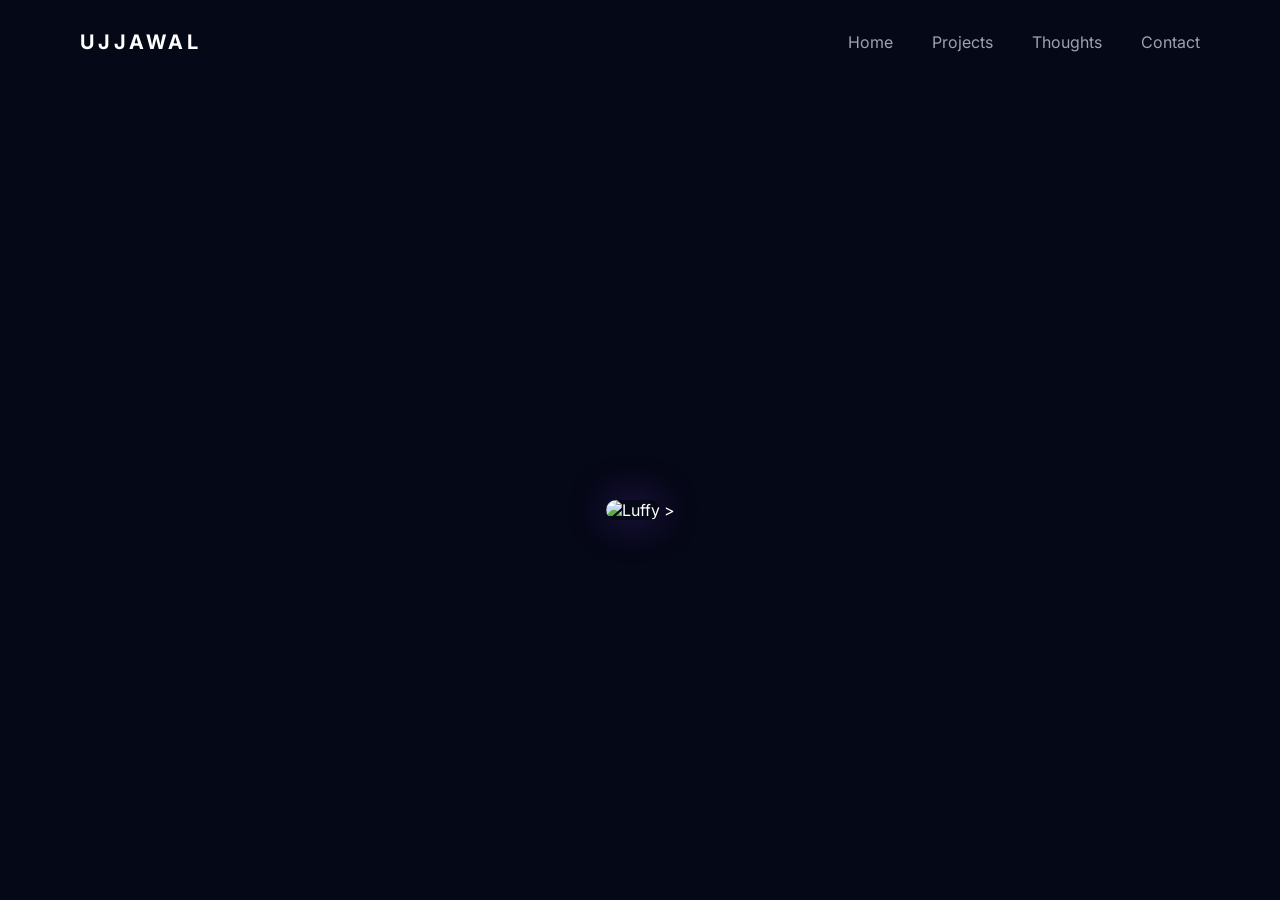
==== index.html @ 8b95b361 "Add files via upload" ====
<!DOCTYPE html>
<html lang="en">

<head>
  <meta charset="UTF-8">
  <meta name="viewport" content="width=device-width, initial-scale=1.0">

  <title>Ujjawal</title>

  <link rel="stylesheet" href="style.css">

  <link rel="preconnect" href="https://fonts.googleapis.com">
  <link rel="preconnect" href="https://fonts.gstatic.com" crossorigin>

  <link href="https://fonts.googleapis.com/css2?family=Inter:wght@300;400;500;600;700&display=swap" rel="stylesheet">
</head>

<body>

  <div class="noise"></div>

  <header>
    <div class="logo">UJJAWAL</div>

    <nav>
      <a href="#">Home</a>
      <a href="#">Projects</a>
      <a href="#">Thoughts</a>
      <a href="#">Contact</a>
    </nav>
  </header>

  <main>

    <section class="hero">

      <div class="scroll-section">

  <img
    <img
  src="images/luffy.jpg"
  alt="Luffy"
  class="luffy"
/>
  >

</div>

    </section>

  </main>

</body>

</html>
---- style.css ----
*{
  margin:0;
  padding:0;
  box-sizing:border-box;
}

body{
  font-family:'Inter',sans-serif;
  background:#050816;
  color:white;
  overflow:hidden;
  min-height:100vh;
}

/* NOISE */

.noise{
  position:fixed;
  width:100%;
  height:100%;
  opacity:0.03;

  background-image:url("https://grainy-gradients.vercel.app/noise.svg");

  pointer-events:none;
}

/* NAVBAR */

header{
  width:100%;
  padding:30px 80px;

  display:flex;
  justify-content:space-between;
  align-items:center;

  position:fixed;
  top:0;
  z-index:100;
}

.logo{
  font-size:20px;
  font-weight:700;
  letter-spacing:4px;
}

nav a{
  text-decoration:none;
  color:#9ca3af;

  margin-left:35px;

  transition:0.3s;
}

nav a:hover{
  color:white;
}

/* HERO */

.hero{
  width:100%;
  height:100vh;

  display:flex;
  flex-direction:column;
  justify-content:center;
  align-items:center;

  text-align:center;
  position:relative;

  padding:20px;
}

/* GLOW EFFECTS */

.glow{
  position:absolute;
  border-radius:50%;
  filter:blur(140px);
  opacity:0.5;
}

.one{
  width:320px;
  height:320px;

  background:#7c3aed;

  top:10%;
  left:15%;
}

.two{
  width:320px;
  height:320px;

  background:#06b6d4;

  bottom:10%;
  right:15%;
}

/* TEXT */

.tag{
  letter-spacing:5px;
  font-size:12px;

  color:#06b6d4;

  margin-bottom:25px;

  z-index:2;
}

.hero h1{
  font-size:88px;
  line-height:1;

  margin-bottom:30px;

  z-index:2;
}

.description{
  max-width:750px;

  color:#9ca3af;

  font-size:20px;
  line-height:1.8;

  z-index:2;
}

/* BUTTONS */

.buttons{
  margin-top:45px;

  display:flex;
  gap:20px;

  z-index:2;
}

button{
  padding:16px 34px;

  border:none;
  border-radius:14px;

  cursor:pointer;

  font-size:15px;
  font-weight:500;

  transition:0.3s;
}

.primary{
  background:linear-gradient(90deg,#7c3aed,#06b6d4);
  color:white;
}

.primary:hover{
  transform:translateY(-4px);
}

.secondary{
  background:rgba(255,255,255,0.05);
  border:1px solid rgba(255,255,255,0.08);

  color:white;
}

.secondary:hover{
  background:rgba(255,255,255,0.1);
}
/* SCROLL SECTION */

.scroll-section{
  margin-top:120px;

  animation:fadeUp 1.5s ease;
}

.luffy{
  width:320px;

  border-radius:24px;

  box-shadow:
  0 0 40px rgba(124,58,237,0.4);

  transition:0.5s;
}

.luffy:hover{
  transform:scale(1.05);
}

/* SCROLL ANIMATION */

html{
  scroll-behavior:smooth;
}

/* FADE ANIMATION */

@keyframes fadeUp{

  from{
    opacity:0;
    transform:translateY(80px);
  }

  to{
    opacity:1;
    transform:translateY(0);
  }

}
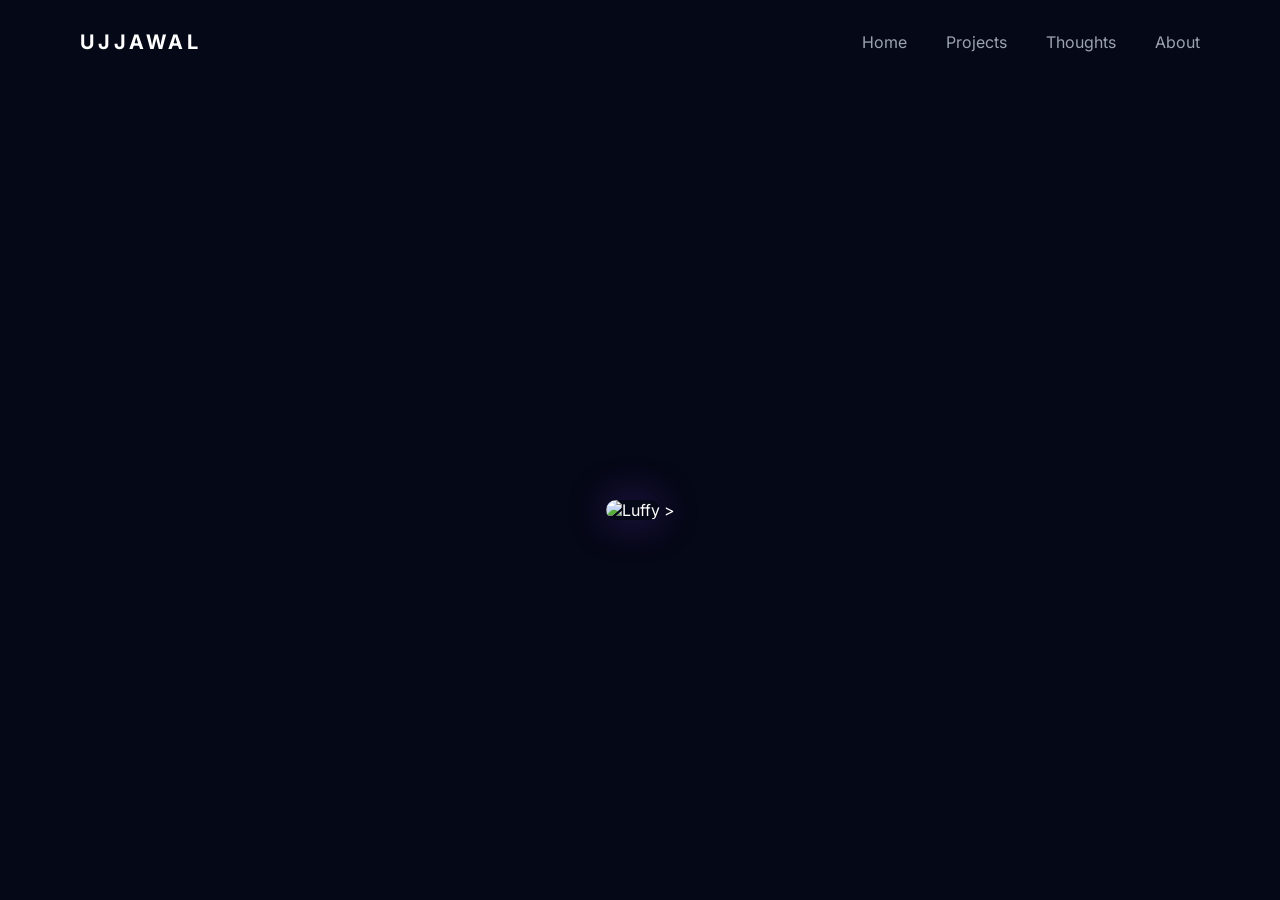
==== commit 5aaaee24: "Update index.html" ====
--- a/index.html
+++ b/index.html
@@ -14,11 +14,24 @@
 
   <link href="https://fonts.googleapis.com/css2?family=Inter:wght@300;400;500;600;700&display=swap" rel="stylesheet">
 </head>
+<div class="cursor-glow"></div>
 
+<script>
+
+const glow = document.querySelector(".cursor-glow");
+
+document.addEventListener("mousemove",(e)=>{
+
+  glow.style.left = e.clientX + "px";
+  glow.style.top = e.clientY + "px";
+
+});
+
+</script>
 <body>
 
   <div class="noise"></div>
-
+  <div class="background"></div>
   <header>
     <div class="logo">UJJAWAL</div>
 
@@ -26,7 +39,7 @@
       <a href="#">Home</a>
       <a href="#">Projects</a>
       <a href="#">Thoughts</a>
-      <a href="#">Contact</a>
+      <a href="#">About</a>
     </nav>
   </header>
 
@@ -52,4 +65,4 @@
 
 </body>
 
-</html>+</html>
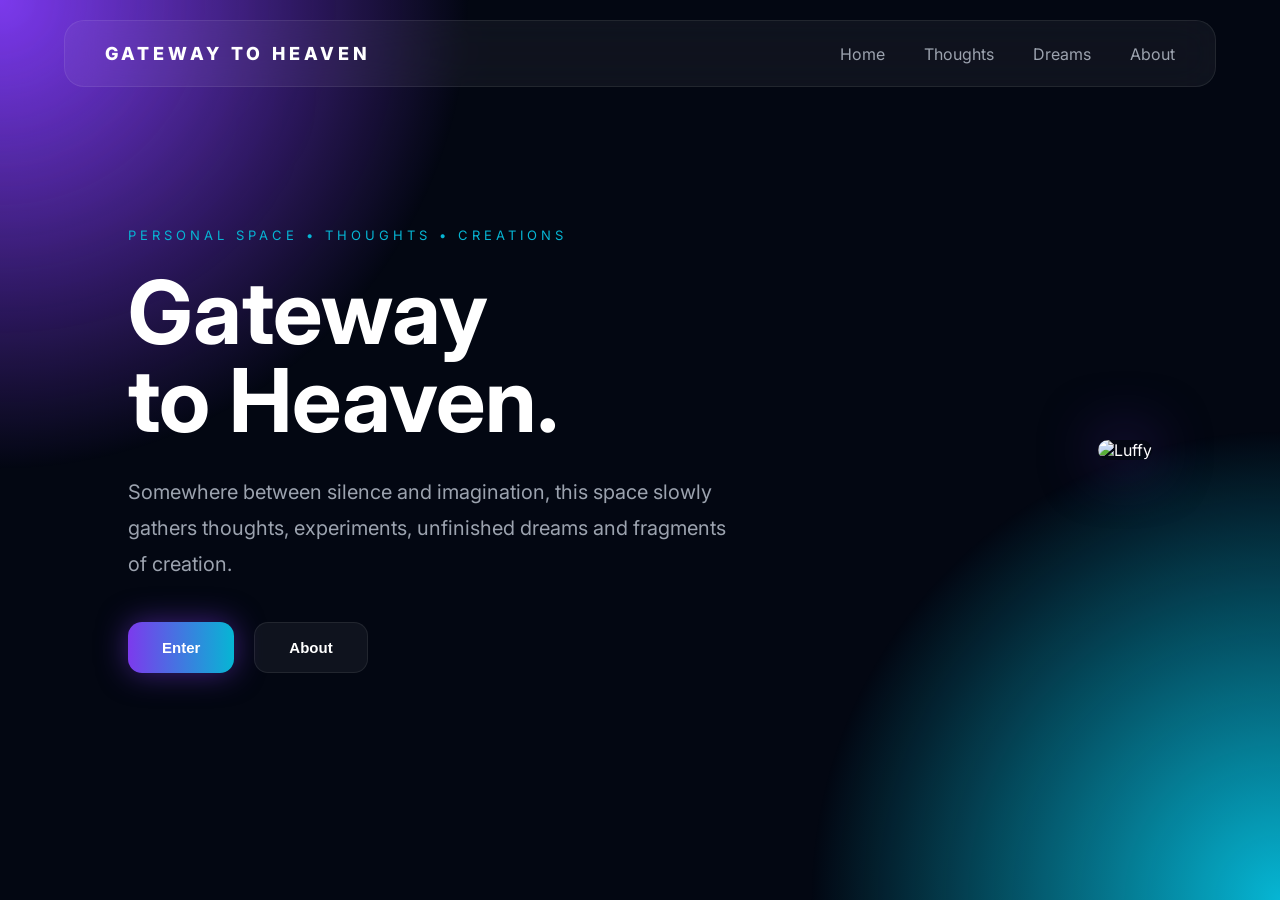
==== commit 44bd38da: "Add files via upload" ====
--- a/index.html
+++ b/index.html
@@ -5,64 +5,104 @@
   <meta charset="UTF-8">
   <meta name="viewport" content="width=device-width, initial-scale=1.0">
 
-  <title>Ujjawal</title>
+  <title>Gateway to Heaven</title>
 
   <link rel="stylesheet" href="style.css">
 
   <link rel="preconnect" href="https://fonts.googleapis.com">
   <link rel="preconnect" href="https://fonts.gstatic.com" crossorigin>
 
-  <link href="https://fonts.googleapis.com/css2?family=Inter:wght@300;400;500;600;700&display=swap" rel="stylesheet">
+  <link href="https://fonts.googleapis.com/css2?family=Inter:wght@300;400;500;600;700;800&display=swap" rel="stylesheet">
 </head>
-<div class="cursor-glow"></div>
 
-<script>
-
-const glow = document.querySelector(".cursor-glow");
-
-document.addEventListener("mousemove",(e)=>{
-
-  glow.style.left = e.clientX + "px";
-  glow.style.top = e.clientY + "px";
-
-});
-
-</script>
 <body>
 
-  <div class="noise"></div>
   <div class="background"></div>
+  <div class="cursor-glow"></div>
+
+  <!-- NAVBAR -->
+
   <header>
-    <div class="logo">UJJAWAL</div>
+
+    <div class="logo">
+      GATEWAY TO HEAVEN
+    </div>
 
     <nav>
       <a href="#">Home</a>
-      <a href="#">Projects</a>
       <a href="#">Thoughts</a>
+      <a href="#">Dreams</a>
       <a href="#">About</a>
     </nav>
+
   </header>
 
-  <main>
+  <!-- HERO SECTION -->
 
-    <section class="hero">
+  <section class="hero">
 
-      <div class="scroll-section">
+    <!-- LEFT SIDE -->
 
-  <img
-    <img
-  src="images/luffy.jpg"
-  alt="Luffy"
-  class="luffy"
-/>
-  >
+    <div class="hero-left">
 
-</div>
+      <p class="tag">
+        PERSONAL SPACE • THOUGHTS • CREATIONS
+      </p>
 
-    </section>
+      <h1>
+        Gateway<br>
+        to Heaven.
+      </h1>
 
-  </main>
+      <p class="description">
+        Somewhere between silence and imagination,
+        this space slowly gathers thoughts, experiments,
+        unfinished dreams and fragments of creation.
+      </p>
+
+      <div class="buttons">
+
+        <button class="primary">
+          Enter
+        </button>
+
+        <button class="secondary">
+          About
+        </button>
+
+      </div>
+
+    </div>
+
+    <!-- RIGHT SIDE -->
+
+    <div class="hero-right">
+
+      <img
+        src="images/luffy.jpg"
+        alt="Luffy"
+        class="luffy"
+      >
+
+    </div>
+
+  </section>
+
+  <!-- CURSOR EFFECT -->
+
+  <script>
+
+    const glow = document.querySelector(".cursor-glow");
+
+    document.addEventListener("mousemove",(e)=>{
+
+      glow.style.left = e.clientX + "px";
+      glow.style.top = e.clientY + "px";
+
+    });
+
+  </script>
 
 </body>
 
-</html>
+</html>
--- a/style.css
+++ b/style.css
@@ -6,43 +6,79 @@
 
 body{
   font-family:'Inter',sans-serif;
-  background:#050816;
+  background:#030712;
   color:white;
   overflow:hidden;
-  min-height:100vh;
-}
-
-/* NOISE */
-
-.noise{
+}
+
+/* BACKGROUND */
+
+.background{
   position:fixed;
   width:100%;
   height:100%;
-  opacity:0.03;
-
-  background-image:url("https://grainy-gradients.vercel.app/noise.svg");
+
+  background:
+  radial-gradient(circle at top left,#7c3aed 0%,transparent 30%),
+  radial-gradient(circle at bottom right,#06b6d4 0%,transparent 30%);
+
+  z-index:-3;
+}
+
+/* CURSOR GLOW */
+
+.cursor-glow{
+  width:300px;
+  height:300px;
+
+  background:rgba(124,58,237,0.15);
+
+  position:fixed;
+
+  border-radius:50%;
+
+  filter:blur(100px);
 
   pointer-events:none;
+
+  transform:translate(-50%,-50%);
+
+  z-index:-2;
 }
 
 /* NAVBAR */
 
 header{
-  width:100%;
-  padding:30px 80px;
+  width:90%;
+
+  padding:22px 40px;
 
   display:flex;
   justify-content:space-between;
   align-items:center;
 
   position:fixed;
-  top:0;
+
+  top:20px;
+  left:50%;
+
+  transform:translateX(-50%);
+
+  background:rgba(255,255,255,0.05);
+
+  backdrop-filter:blur(20px);
+
+  border:1px solid rgba(255,255,255,0.08);
+
+  border-radius:20px;
+
   z-index:100;
 }
 
 .logo{
-  font-size:20px;
-  font-weight:700;
+  font-size:18px;
+  font-weight:800;
+
   letter-spacing:4px;
 }
 
@@ -66,87 +102,52 @@
   height:100vh;
 
   display:flex;
-  flex-direction:column;
-  justify-content:center;
+  justify-content:space-between;
   align-items:center;
 
-  text-align:center;
+  padding:0 10%;
+
   position:relative;
-
-  padding:20px;
-}
-
-/* GLOW EFFECTS */
-
-.glow{
-  position:absolute;
-  border-radius:50%;
-  filter:blur(140px);
-  opacity:0.5;
-}
-
-.one{
-  width:320px;
-  height:320px;
-
-  background:#7c3aed;
-
-  top:10%;
-  left:15%;
-}
-
-.two{
-  width:320px;
-  height:320px;
-
-  background:#06b6d4;
-
-  bottom:10%;
-  right:15%;
-}
-
-/* TEXT */
+}
+
+/* LEFT SIDE */
+
+.hero-left{
+  max-width:600px;
+
+  animation:fadeUp 1s ease;
+}
 
 .tag{
-  letter-spacing:5px;
-  font-size:12px;
-
   color:#06b6d4;
 
+  letter-spacing:4px;
+  font-size:13px;
+
   margin-bottom:25px;
-
-  z-index:2;
-}
-
-.hero h1{
+}
+
+.hero-left h1{
   font-size:88px;
   line-height:1;
 
   margin-bottom:30px;
-
-  z-index:2;
 }
 
 .description{
-  max-width:750px;
-
   color:#9ca3af;
 
   font-size:20px;
   line-height:1.8;
 
-  z-index:2;
+  margin-bottom:40px;
 }
 
 /* BUTTONS */
 
 .buttons{
-  margin-top:45px;
-
   display:flex;
   gap:20px;
-
-  z-index:2;
 }
 
 button{
@@ -158,66 +159,68 @@
   cursor:pointer;
 
   font-size:15px;
-  font-weight:500;
-
-  transition:0.3s;
+  font-weight:600;
+
+  transition:0.4s;
+}
+
+button:hover{
+  transform:translateY(-5px);
 }
 
 .primary{
   background:linear-gradient(90deg,#7c3aed,#06b6d4);
   color:white;
-}
-
-.primary:hover{
-  transform:translateY(-4px);
+
+  box-shadow:0 0 30px rgba(124,58,237,0.5);
 }
 
 .secondary{
   background:rgba(255,255,255,0.05);
+
   border:1px solid rgba(255,255,255,0.08);
 
   color:white;
 }
 
-.secondary:hover{
-  background:rgba(255,255,255,0.1);
-}
-/* SCROLL SECTION */
-
-.scroll-section{
-  margin-top:120px;
-
-  animation:fadeUp 1.5s ease;
+/* RIGHT SIDE IMAGE */
+
+.hero-right{
+  animation:float 5s ease-in-out infinite;
 }
 
 .luffy{
-  width:320px;
-
-  border-radius:24px;
+  width:520px;
+
+  border-radius:30px;
 
   box-shadow:
-  0 0 40px rgba(124,58,237,0.4);
-
-  transition:0.5s;
-}
-
-.luffy:hover{
-  transform:scale(1.05);
-}
-
-/* SCROLL ANIMATION */
-
-html{
-  scroll-behavior:smooth;
-}
-
-/* FADE ANIMATION */
+  0 0 60px rgba(124,58,237,0.5);
+}
+
+/* ANIMATIONS */
+
+@keyframes float{
+
+  0%{
+    transform:translateY(0px);
+  }
+
+  50%{
+    transform:translateY(-15px);
+  }
+
+  100%{
+    transform:translateY(0px);
+  }
+
+}
 
 @keyframes fadeUp{
 
   from{
     opacity:0;
-    transform:translateY(80px);
+    transform:translateY(50px);
   }
 
   to{
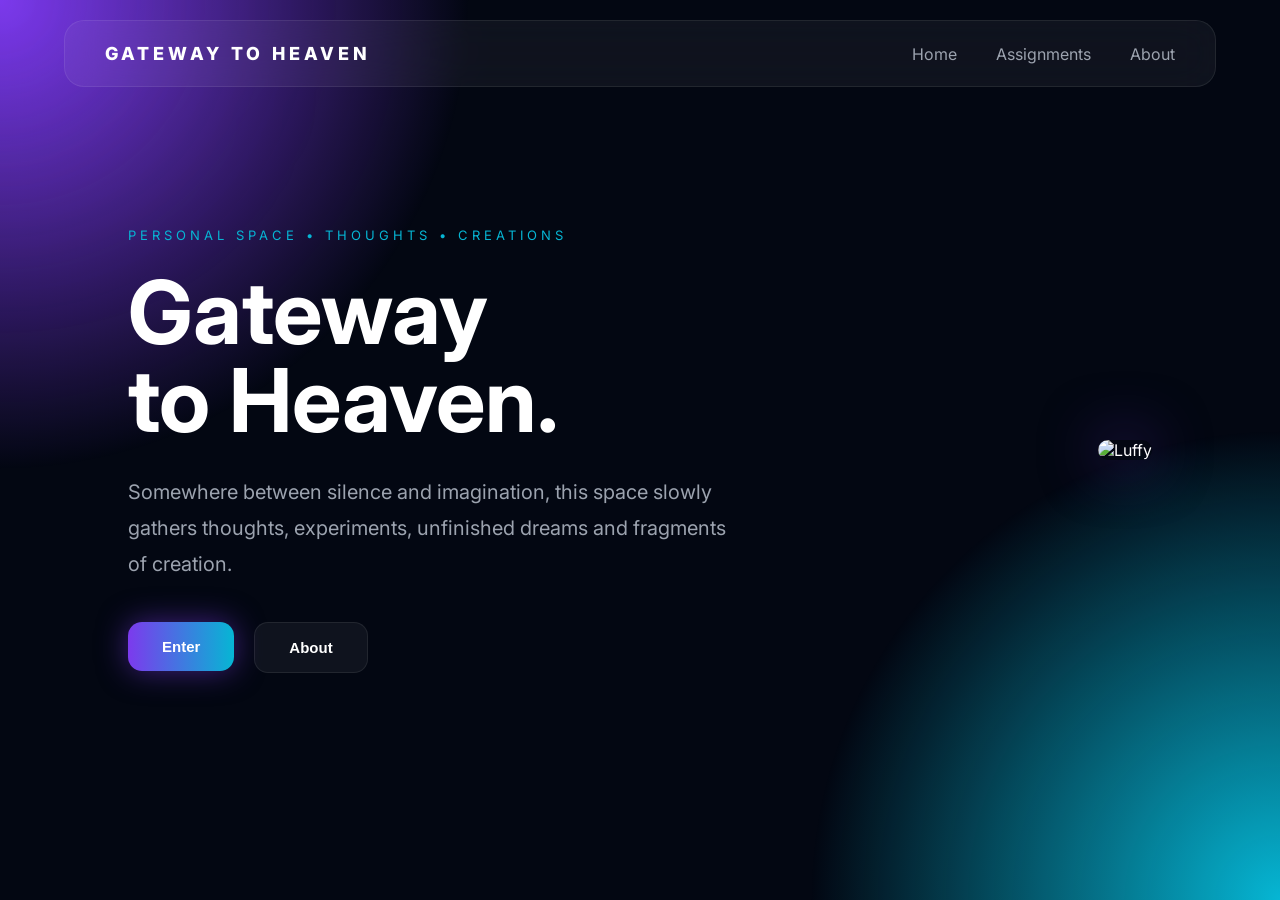
==== commit fd6f278a: "Update index.html" ====
--- a/index.html
+++ b/index.html
@@ -20,8 +20,6 @@
   <div class="background"></div>
   <div class="cursor-glow"></div>
 
-  <!-- NAVBAR -->
-
   <header>
 
     <div class="logo">
@@ -30,18 +28,13 @@
 
     <nav>
       <a href="#">Home</a>
-      <a href="#">Thoughts</a>
-      <a href="#">Dreams</a>
+      <a href="assignments.html">Assignments</a>
       <a href="#">About</a>
     </nav>
 
   </header>
 
-  <!-- HERO SECTION -->
-
   <section class="hero">
-
-    <!-- LEFT SIDE -->
 
     <div class="hero-left">
 
@@ -62,9 +55,11 @@
 
       <div class="buttons">
 
-        <button class="primary">
-          Enter
-        </button>
+        <a href="assignments.html">
+          <button class="primary">
+            Enter
+          </button>
+        </a>
 
         <button class="secondary">
           About
@@ -74,27 +69,22 @@
 
     </div>
 
-    <!-- RIGHT SIDE -->
-
     <div class="hero-right">
 
       <img
         src="images/luffy.jpg"
         alt="Luffy"
-        class="luffy"
-      >
+        class="luffy">
 
     </div>
 
   </section>
 
-  <!-- CURSOR EFFECT -->
-
   <script>
 
     const glow = document.querySelector(".cursor-glow");
 
-    document.addEventListener("mousemove",(e)=>{
+    document.addEventListener("mousemove", (e) => {
 
       glow.style.left = e.clientX + "px";
       glow.style.top = e.clientY + "px";
@@ -105,4 +95,4 @@
 
 </body>
 
-</html>+</html>
